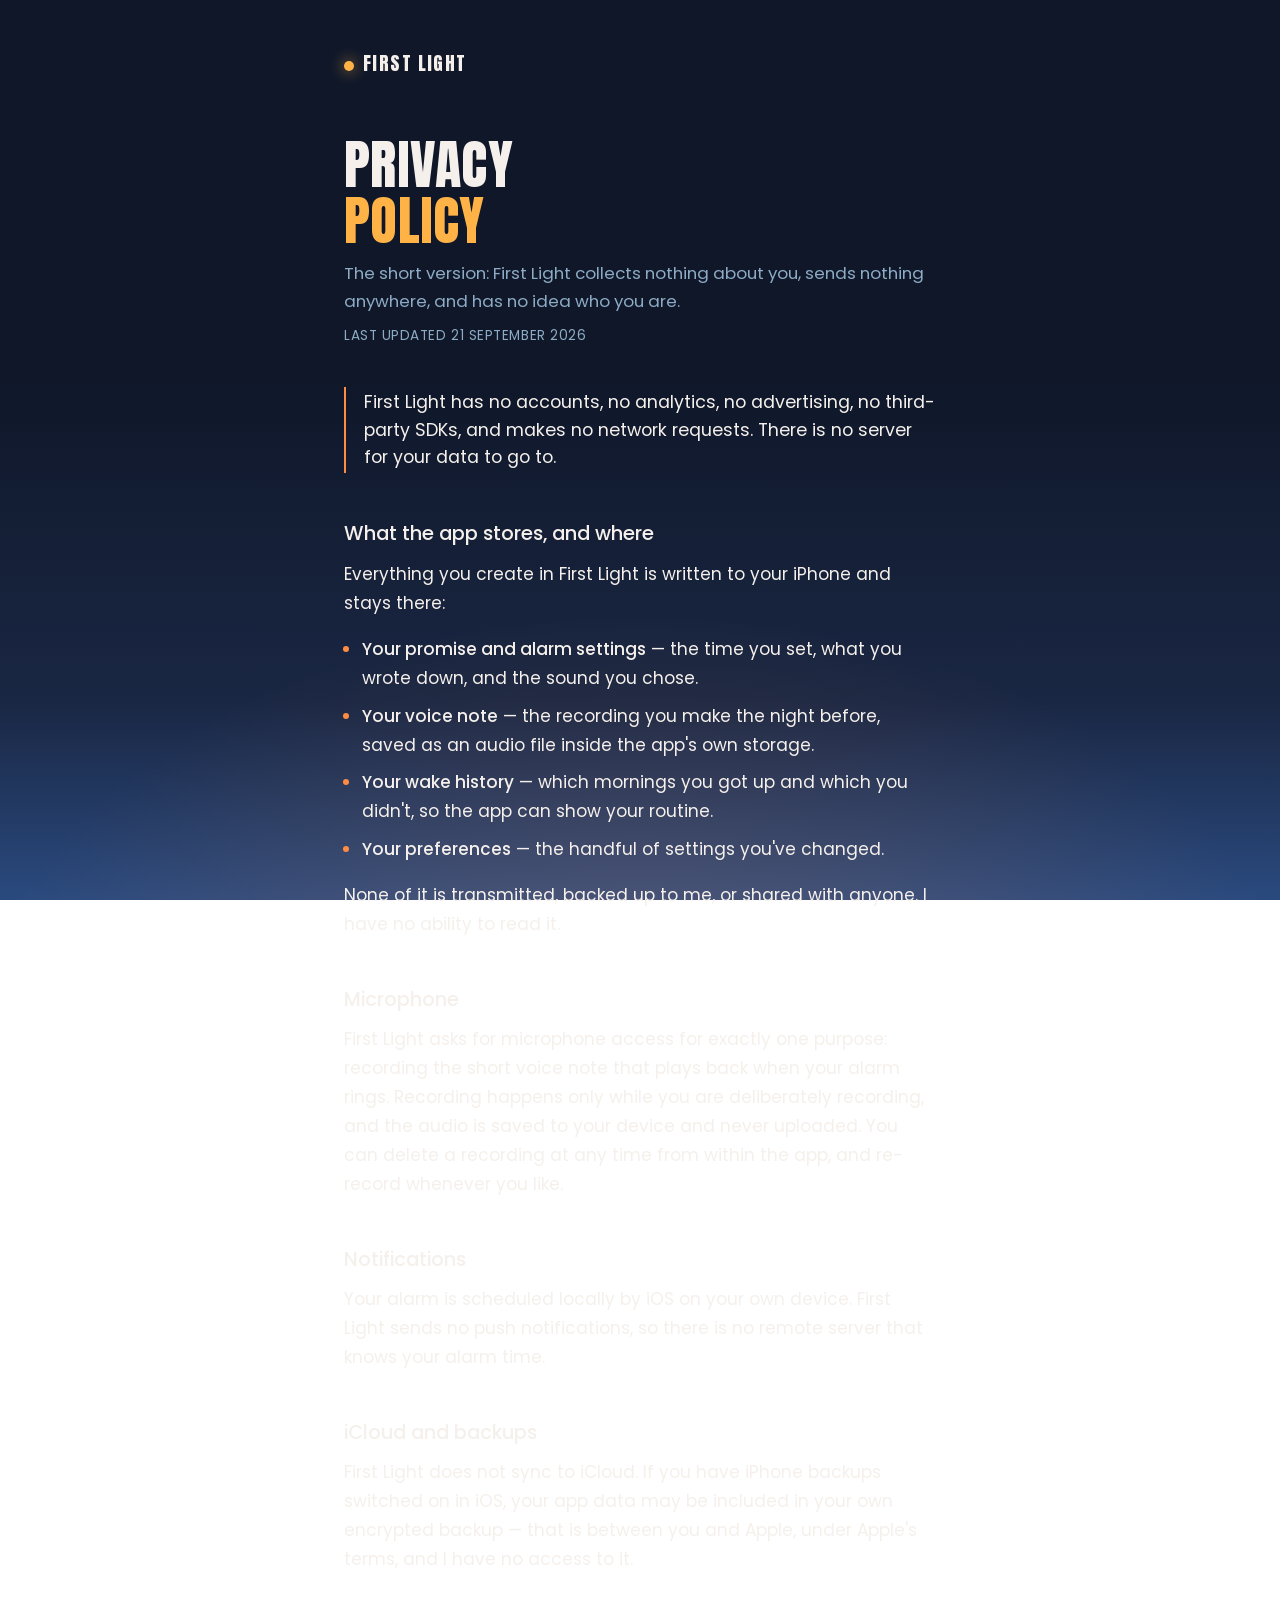
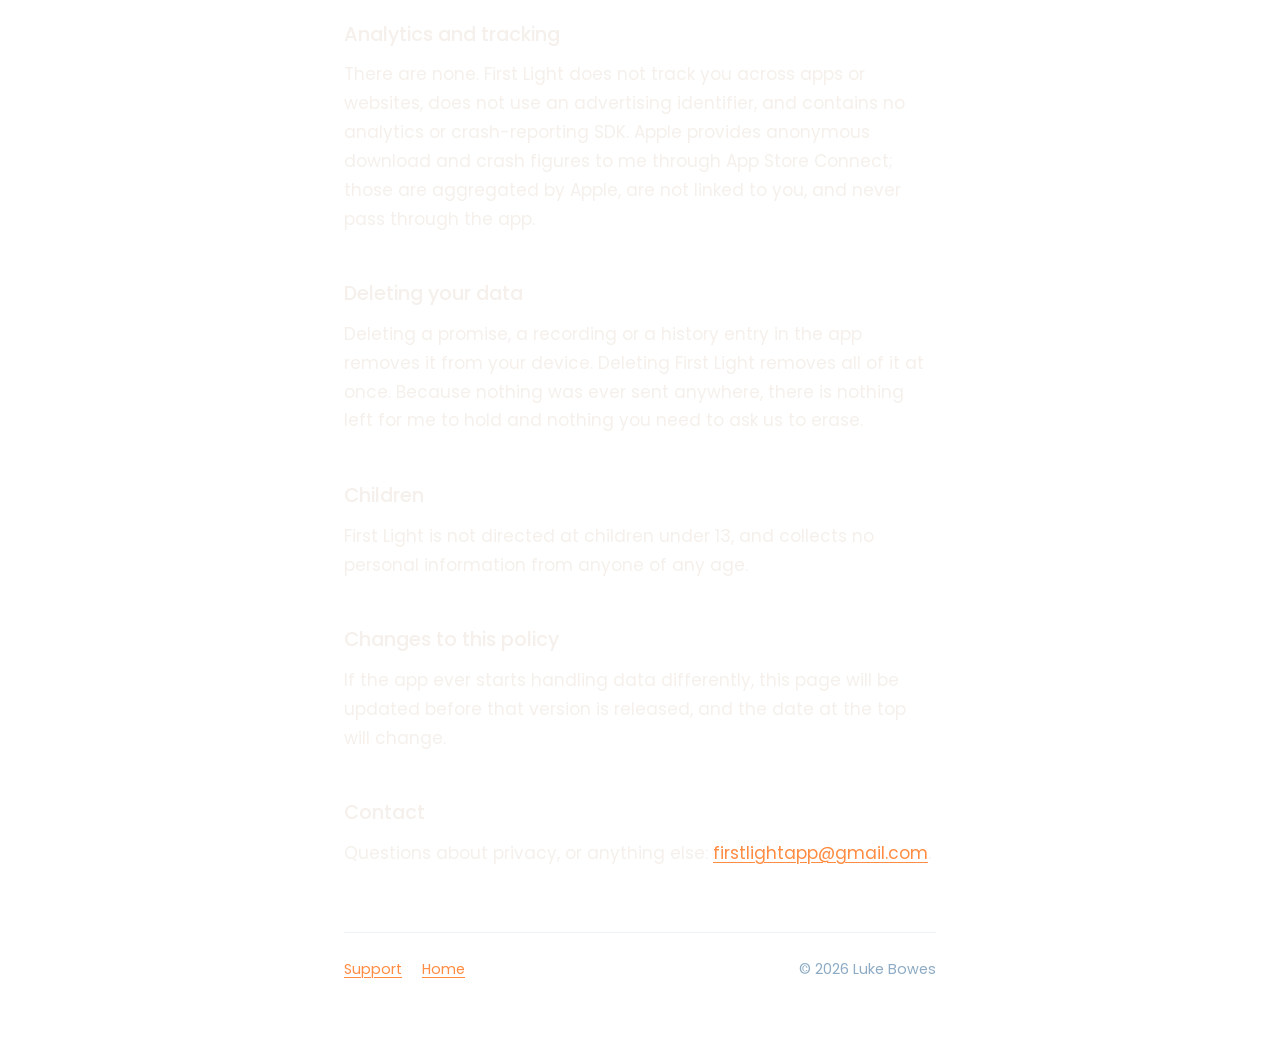
==== privacy/index.html @ 70f56f2a "feat: add the First Light landing, privacy and support pages Co-Authored-By: Claude Opus 5.5 <norepl" ====
<!doctype html>
<html lang="en-GB">
<head>
<meta charset="utf-8">
<meta name="viewport" content="width=device-width, initial-scale=1">
<title>Privacy Policy — First Light</title>
<meta name="description" content="First Light collects no data. Your promises, recordings and wake history never leave your iPhone.">
<link rel="stylesheet" href="../style.css">
</head>
<body>
<div class="wrap">

  <header class="masthead">
    <a class="wordmark" href="../"><span class="sun"></span>First Light</a>
  </header>

  <main>
    <h1>Privacy<span class="accent">Policy</span></h1>
    <p class="standfirst">The short version: First Light collects nothing about you, sends nothing anywhere, and has no idea who you are.</p>
    <p class="updated">Last updated 21 September 2026</p>

    <p class="pull">First Light has no accounts, no analytics, no advertising, no third-party SDKs, and makes no network requests. There is no server for your data to go to.</p>

    <h2>What the app stores, and where</h2>
    <p>Everything you create in First Light is written to your iPhone and stays there:</p>
    <ul>
      <li><strong>Your promise and alarm settings</strong> — the time you set, what you wrote down, and the sound you chose.</li>
      <li><strong>Your voice note</strong> — the recording you make the night before, saved as an audio file inside the app's own storage.</li>
      <li><strong>Your wake history</strong> — which mornings you got up and which you didn't, so the app can show your routine.</li>
      <li><strong>Your preferences</strong> — the handful of settings you've changed.</li>
    </ul>
    <p>None of it is transmitted, backed up to me, or shared with anyone. I have no ability to read it.</p>

    <h2>Microphone</h2>
    <p>First Light asks for microphone access for exactly one purpose: recording the short voice note that plays back when your alarm rings. Recording happens only while you are deliberately recording, and the audio is saved to your device and never uploaded. You can delete a recording at any time from within the app, and re-record whenever you like.</p>

    <h2>Notifications</h2>
    <p>Your alarm is scheduled locally by iOS on your own device. First Light sends no push notifications, so there is no remote server that knows your alarm time.</p>

    <h2>iCloud and backups</h2>
    <p>First Light does not sync to iCloud. If you have iPhone backups switched on in iOS, your app data may be included in your own encrypted backup — that is between you and Apple, under Apple's terms, and I have no access to it.</p>

    <h2>Analytics and tracking</h2>
    <p>There are none. First Light does not track you across apps or websites, does not use an advertising identifier, and contains no analytics or crash-reporting SDK. Apple provides anonymous download and crash figures to me through App Store Connect; those are aggregated by Apple, are not linked to you, and never pass through the app.</p>

    <h2>Deleting your data</h2>
    <p>Deleting a promise, a recording or a history entry in the app removes it from your device. Deleting First Light removes all of it at once. Because nothing was ever sent anywhere, there is nothing left for me to hold and nothing you need to ask us to erase.</p>

    <h2>Children</h2>
    <p>First Light is not directed at children under 13, and collects no personal information from anyone of any age.</p>

    <h2>Changes to this policy</h2>
    <p>If the app ever starts handling data differently, this page will be updated before that version is released, and the date at the top will change.</p>

    <h2>Contact</h2>
    <p>Questions about privacy, or anything else: <a href="mailto:firstlightapp@gmail.com">firstlightapp@gmail.com</a>.</p>
  </main>

  <footer>
    <a href="../support/">Support</a>
    <a href="../">Home</a>
    <span class="spacer"></span>
    <span>© 2026 Luke Bowes</span>
  </footer>

</div>
</body>
</html>
---- style.css ----
/* First Light — support site
   Palette lifted from FirstLight/DesignSystem/Colors.swift so the pages read as
   part of the app rather than a bolted-on legal afterthought. */

@font-face {
  font-family: 'Anton';
  src: url('fonts/Anton-400.woff2') format('woff2');
  font-weight: 400; font-display: swap;
}
@font-face {
  font-family: 'Poppins';
  src: url('fonts/Poppins-400.woff2') format('woff2');
  font-weight: 400; font-display: swap;
}
@font-face {
  font-family: 'Poppins';
  src: url('fonts/Poppins-500.woff2') format('woff2');
  font-weight: 500; font-display: swap;
}

:root {
  --midnight:   #0F1729;
  --deep-navy:  #1A2744;
  --dusk-blue:  #2A4A7F;
  --amber:      #FF8C42;
  --golden:     #FFB347;
  --dawn-white: #F5F0EB;
  --mist:       #8DABC4;
  --measure: 40rem;
}

* { box-sizing: border-box; }

html { -webkit-text-size-adjust: 100%; }

body {
  margin: 0;
  min-height: 100vh;
  background:
    radial-gradient(60rem 40rem at 50% 118%, rgba(255, 140, 66, 0.22), transparent 70%),
    linear-gradient(180deg, var(--midnight) 0%, var(--midnight) 42%, var(--deep-navy) 78%, var(--dusk-blue) 100%);
  background-attachment: fixed;
  color: var(--dawn-white);
  font-family: 'Poppins', -apple-system, BlinkMacSystemFont, 'Segoe UI', Roboto, sans-serif;
  font-size: 17px;
  line-height: 1.7;
  -webkit-font-smoothing: antialiased;
}

.wrap {
  max-width: var(--measure);
  margin: 0 auto;
  padding: 3rem 1.5rem 5rem;
}

/* Masthead ---------------------------------------------------------------- */

.masthead { margin-bottom: 3.5rem; }

.wordmark {
  display: inline-flex;
  align-items: baseline;
  gap: 0.55rem;
  font-family: 'Anton', Impact, sans-serif;
  font-size: 1.15rem;
  letter-spacing: 0.08em;
  text-transform: uppercase;
  color: var(--dawn-white);
  text-decoration: none;
}
.wordmark .sun {
  width: 0.62rem; height: 0.62rem;
  border-radius: 50%;
  background: var(--golden);
  box-shadow: 0 0 0.9rem rgba(255, 179, 71, 0.85);
}
.wordmark:hover { color: var(--golden); }

/* Type -------------------------------------------------------------------- */

h1 {
  font-family: 'Anton', Impact, sans-serif;
  font-weight: 400;
  font-size: clamp(2.4rem, 8vw, 3.4rem);
  line-height: 1.04;
  letter-spacing: 0.005em;
  text-transform: uppercase;
  margin: 0 0 0.6rem;
}
h1 .accent { color: var(--golden); display: block; }

h2 {
  font-family: 'Poppins', sans-serif;
  font-weight: 500;
  font-size: 1.22rem;
  line-height: 1.35;
  margin: 3rem 0 0.75rem;
  color: var(--dawn-white);
}

.standfirst {
  color: var(--mist);
  font-size: 1.05rem;
  margin: 0 0 0.5rem;
}

.updated {
  color: var(--mist);
  font-size: 0.85rem;
  letter-spacing: 0.04em;
  text-transform: uppercase;
  margin: 0 0 2.5rem;
}

p { margin: 0 0 1.1rem; }

a { color: var(--amber); text-underline-offset: 0.2em; text-decoration-thickness: 1px; }
a:hover { color: var(--golden); }

ul { padding-left: 1.15rem; margin: 0 0 1.1rem; }
li { margin-bottom: 0.55rem; }
li::marker { color: var(--amber); }

strong { font-weight: 500; color: var(--dawn-white); }

/* The one claim worth pulling out of the prose ---------------------------- */

.pull {
  border-left: 2px solid var(--amber);
  padding: 0.15rem 0 0.15rem 1.15rem;
  margin: 2rem 0;
  font-size: 1.1rem;
  line-height: 1.55;
  color: var(--dawn-white);
}

/* Cards used by the landing page and the FAQ ------------------------------ */

.card {
  background: rgba(26, 39, 68, 0.55);
  border: 1px solid rgba(141, 171, 196, 0.16);
  border-radius: 0.85rem;
  padding: 1.3rem 1.4rem;
  margin-bottom: 0.9rem;
}
.card h2 { margin: 0 0 0.4rem; font-size: 1.05rem; }
.card p:last-child { margin-bottom: 0; }
.card .lede { color: var(--mist); }

.contact {
  background: linear-gradient(135deg, rgba(255, 140, 66, 0.16), rgba(255, 179, 71, 0.06));
  border-color: rgba(255, 140, 66, 0.35);
}
.contact .email {
  font-size: 1.15rem;
  font-weight: 500;
  word-break: break-all;
}

/* Footer ------------------------------------------------------------------ */

footer {
  margin-top: 4rem;
  padding-top: 1.5rem;
  border-top: 1px solid rgba(141, 171, 196, 0.16);
  color: var(--mist);
  font-size: 0.9rem;
  display: flex;
  flex-wrap: wrap;
  gap: 0.5rem 1.25rem;
  align-items: baseline;
}
footer .spacer { flex: 1; }

@media (max-width: 30rem) {
  body { font-size: 16px; }
  .wrap { padding: 2.25rem 1.25rem 3.5rem; }
}
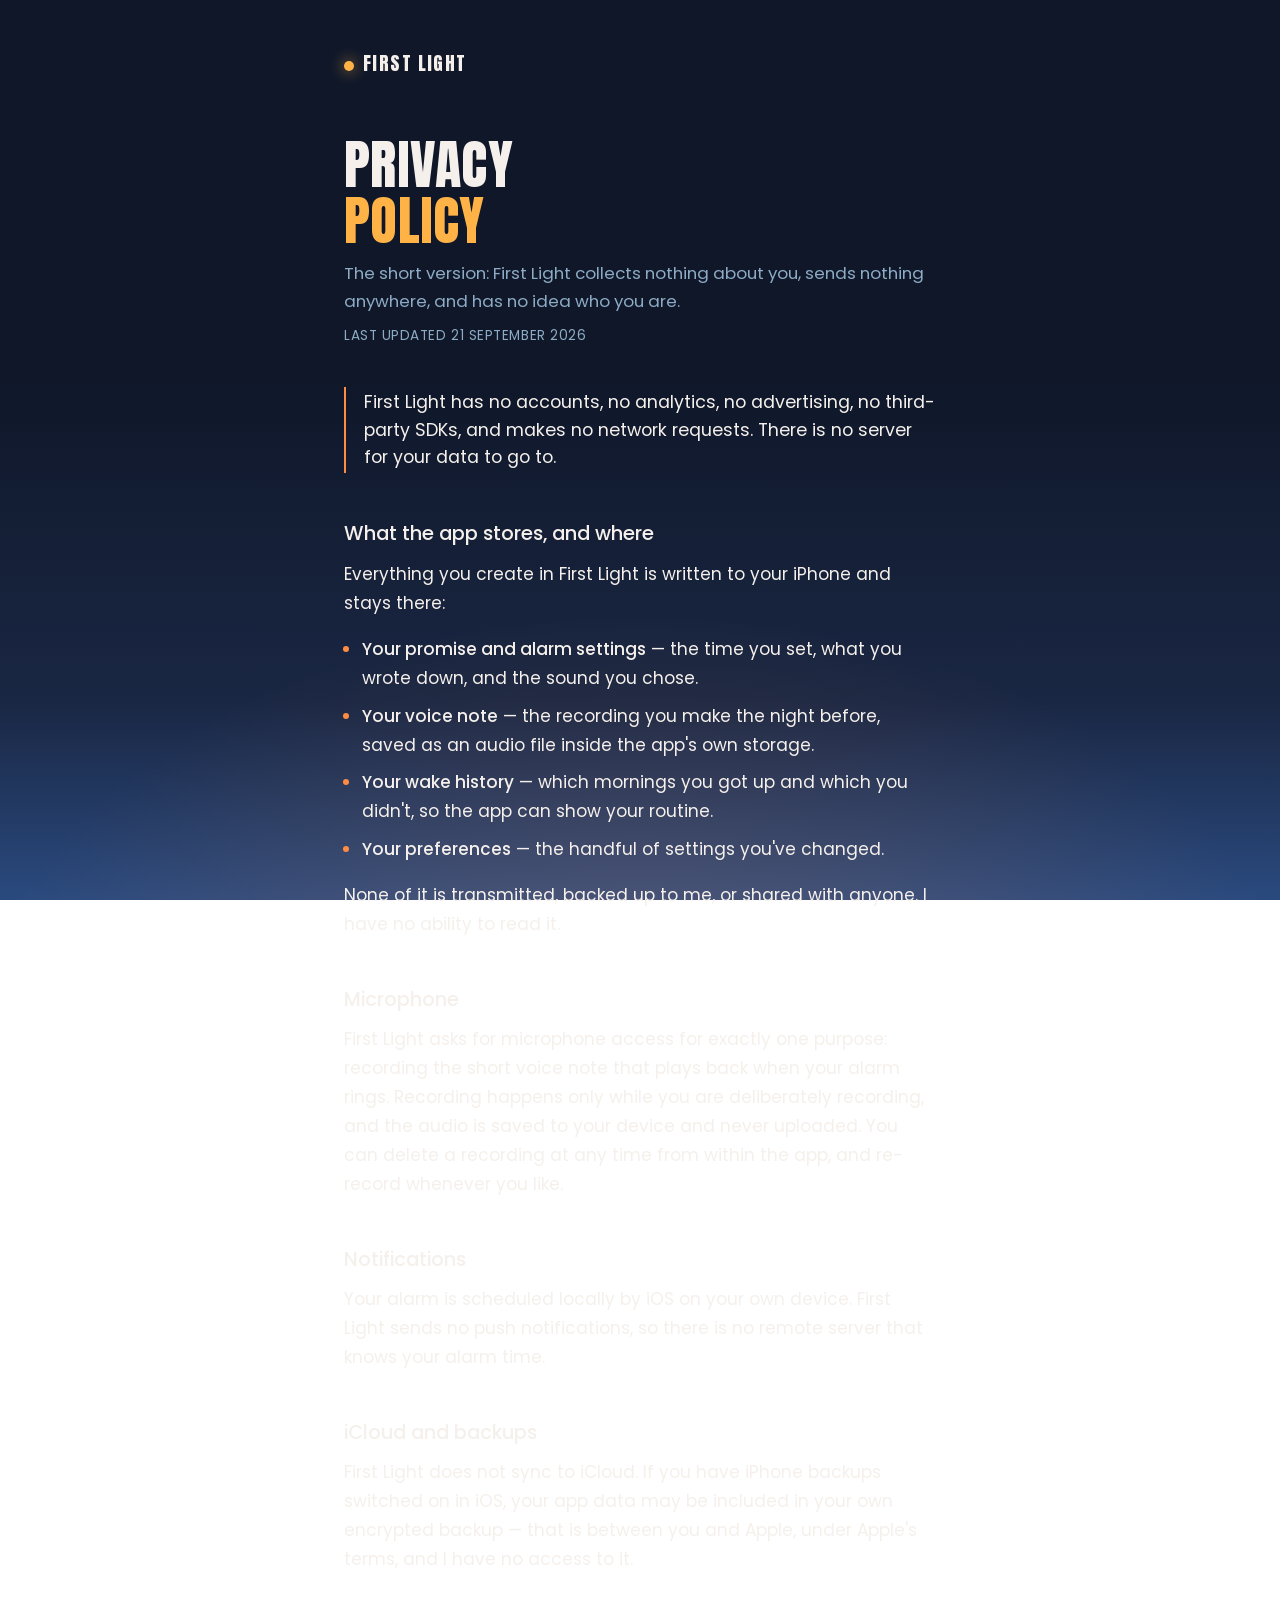
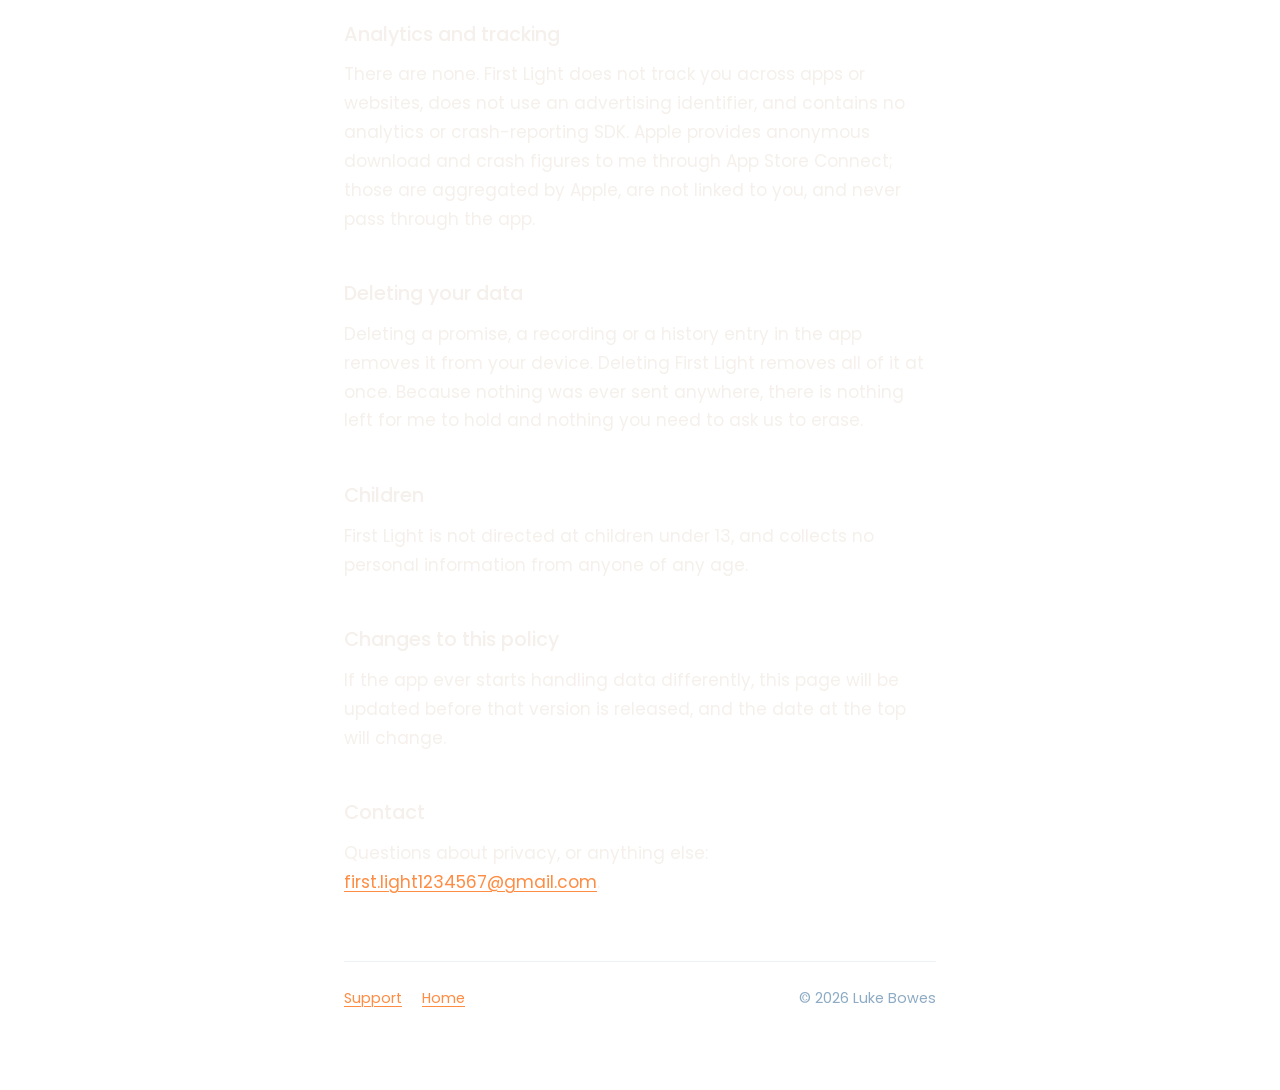
==== commit 929d5495: "fix: use the real support address Co-Authored-By: Claude Opus 5.5 <noreply@anthropic.com>" ====
--- a/privacy/index.html
+++ b/privacy/index.html
@@ -53,7 +53,7 @@
     <p>If the app ever starts handling data differently, this page will be updated before that version is released, and the date at the top will change.</p>
 
     <h2>Contact</h2>
-    <p>Questions about privacy, or anything else: <a href="mailto:firstlightapp@gmail.com">firstlightapp@gmail.com</a>.</p>
+    <p>Questions about privacy, or anything else: <a href="mailto:first.light1234567@gmail.com">first.light1234567@gmail.com</a>.</p>
   </main>
 
   <footer>
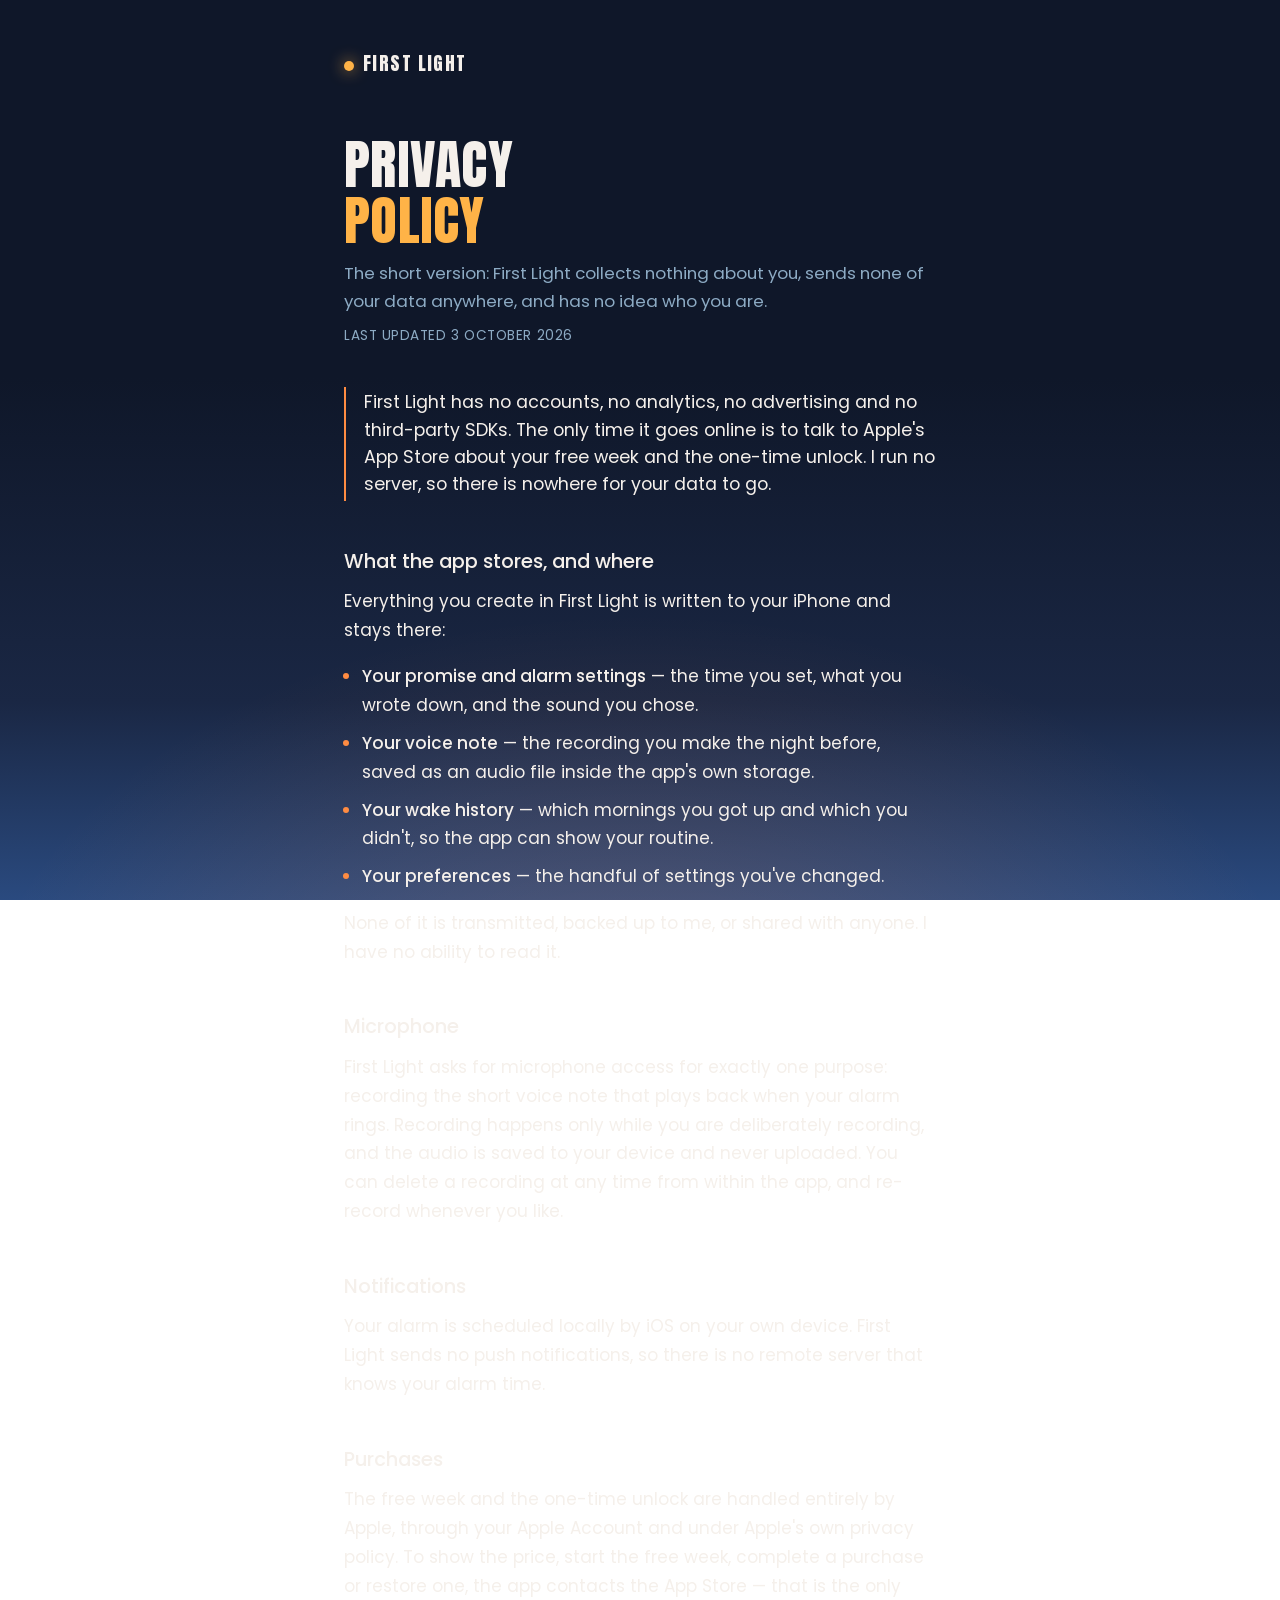
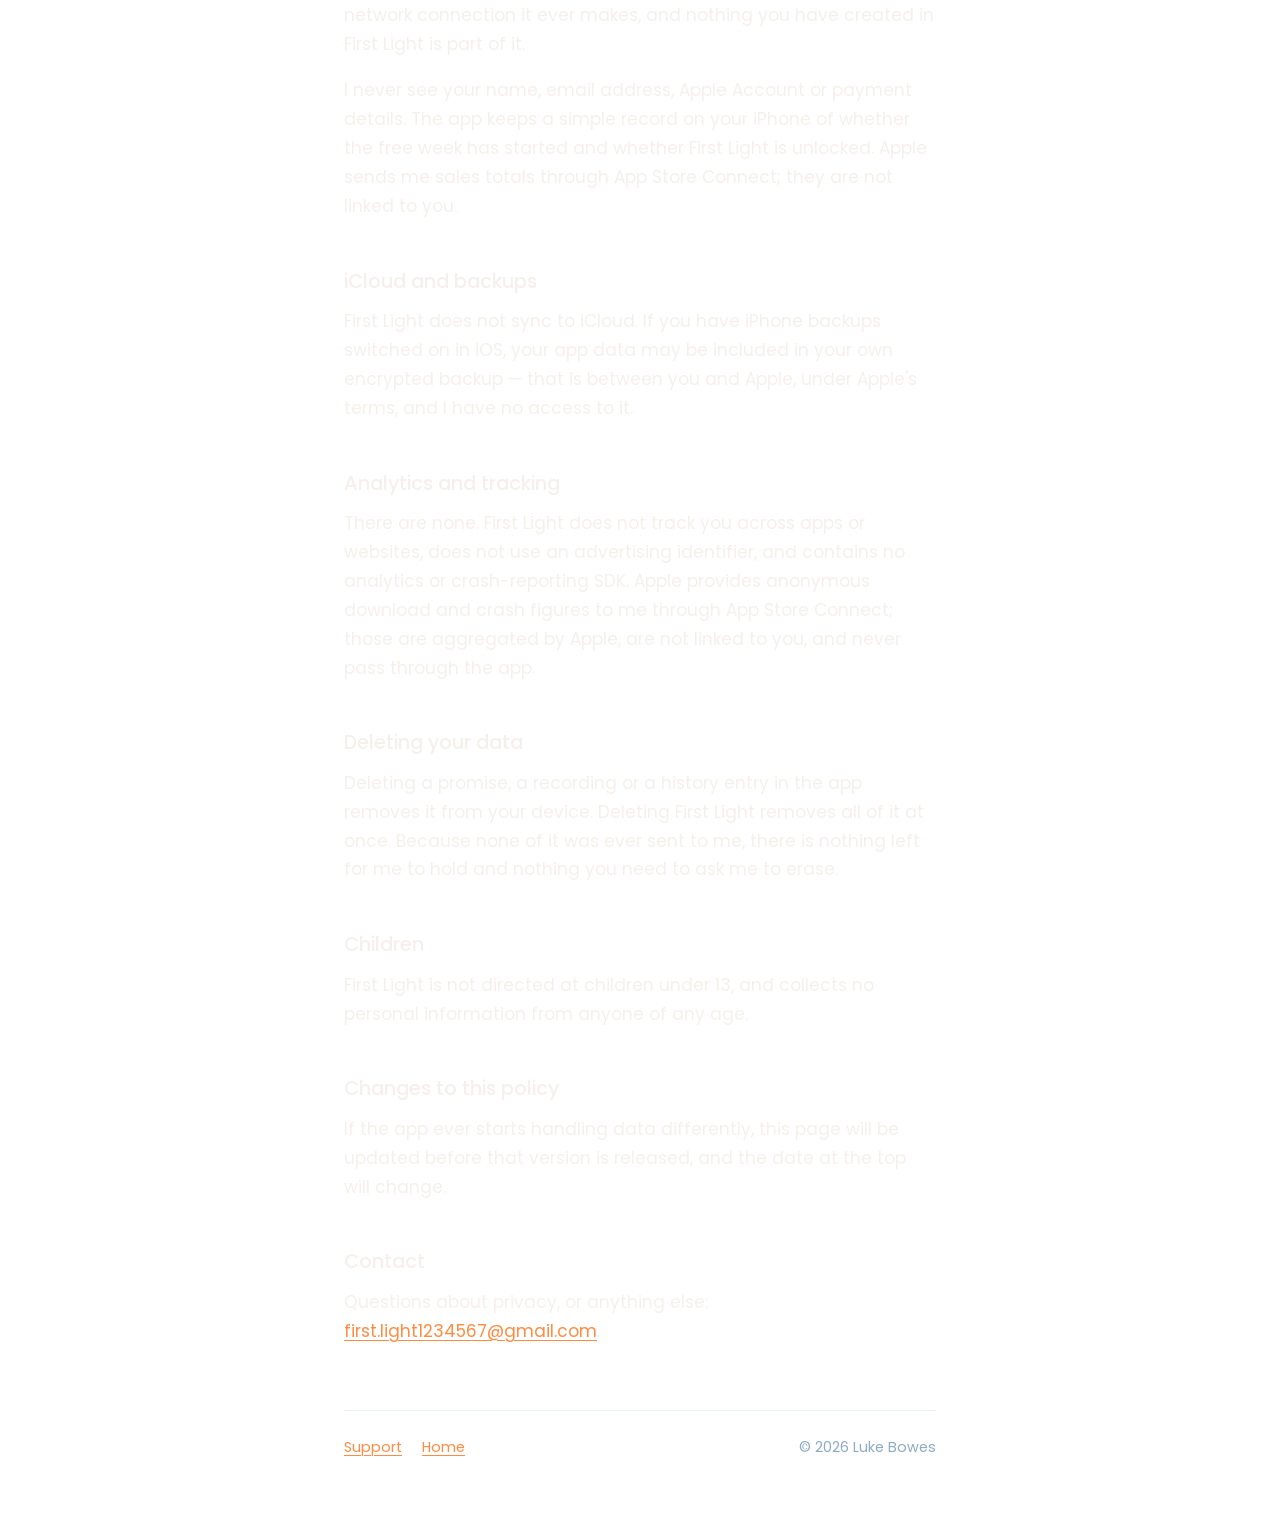
==== commit 87e52f56: "docs(privacy): describe the App Store connection for the free week and unlock Co-Authored-By: Claude" ====
--- a/privacy/index.html
+++ b/privacy/index.html
@@ -16,10 +16,10 @@
 
   <main>
     <h1>Privacy<span class="accent">Policy</span></h1>
-    <p class="standfirst">The short version: First Light collects nothing about you, sends nothing anywhere, and has no idea who you are.</p>
-    <p class="updated">Last updated 21 September 2026</p>
+    <p class="standfirst">The short version: First Light collects nothing about you, sends none of your data anywhere, and has no idea who you are.</p>
+    <p class="updated">Last updated 3 October 2026</p>
 
-    <p class="pull">First Light has no accounts, no analytics, no advertising, no third-party SDKs, and makes no network requests. There is no server for your data to go to.</p>
+    <p class="pull">First Light has no accounts, no analytics, no advertising and no third-party SDKs. The only time it goes online is to talk to Apple's App Store about your free week and the one-time unlock. I run no server, so there is nowhere for your data to go.</p>
 
     <h2>What the app stores, and where</h2>
     <p>Everything you create in First Light is written to your iPhone and stays there:</p>
@@ -37,6 +37,10 @@
     <h2>Notifications</h2>
     <p>Your alarm is scheduled locally by iOS on your own device. First Light sends no push notifications, so there is no remote server that knows your alarm time.</p>
 
+    <h2>Purchases</h2>
+    <p>The free week and the one-time unlock are handled entirely by Apple, through your Apple Account and under Apple's own privacy policy. To show the price, start the free week, complete a purchase or restore one, the app contacts the App Store — that is the only network connection it ever makes, and nothing you have created in First Light is part of it.</p>
+    <p>I never see your name, email address, Apple Account or payment details. The app keeps a simple record on your iPhone of whether the free week has started and whether First Light is unlocked. Apple sends me sales totals through App Store Connect; they are not linked to you.</p>
+
     <h2>iCloud and backups</h2>
     <p>First Light does not sync to iCloud. If you have iPhone backups switched on in iOS, your app data may be included in your own encrypted backup — that is between you and Apple, under Apple's terms, and I have no access to it.</p>
 
@@ -44,7 +48,7 @@
     <p>There are none. First Light does not track you across apps or websites, does not use an advertising identifier, and contains no analytics or crash-reporting SDK. Apple provides anonymous download and crash figures to me through App Store Connect; those are aggregated by Apple, are not linked to you, and never pass through the app.</p>
 
     <h2>Deleting your data</h2>
-    <p>Deleting a promise, a recording or a history entry in the app removes it from your device. Deleting First Light removes all of it at once. Because nothing was ever sent anywhere, there is nothing left for me to hold and nothing you need to ask us to erase.</p>
+    <p>Deleting a promise, a recording or a history entry in the app removes it from your device. Deleting First Light removes all of it at once. Because none of it was ever sent to me, there is nothing left for me to hold and nothing you need to ask me to erase.</p>
 
     <h2>Children</h2>
     <p>First Light is not directed at children under 13, and collects no personal information from anyone of any age.</p>
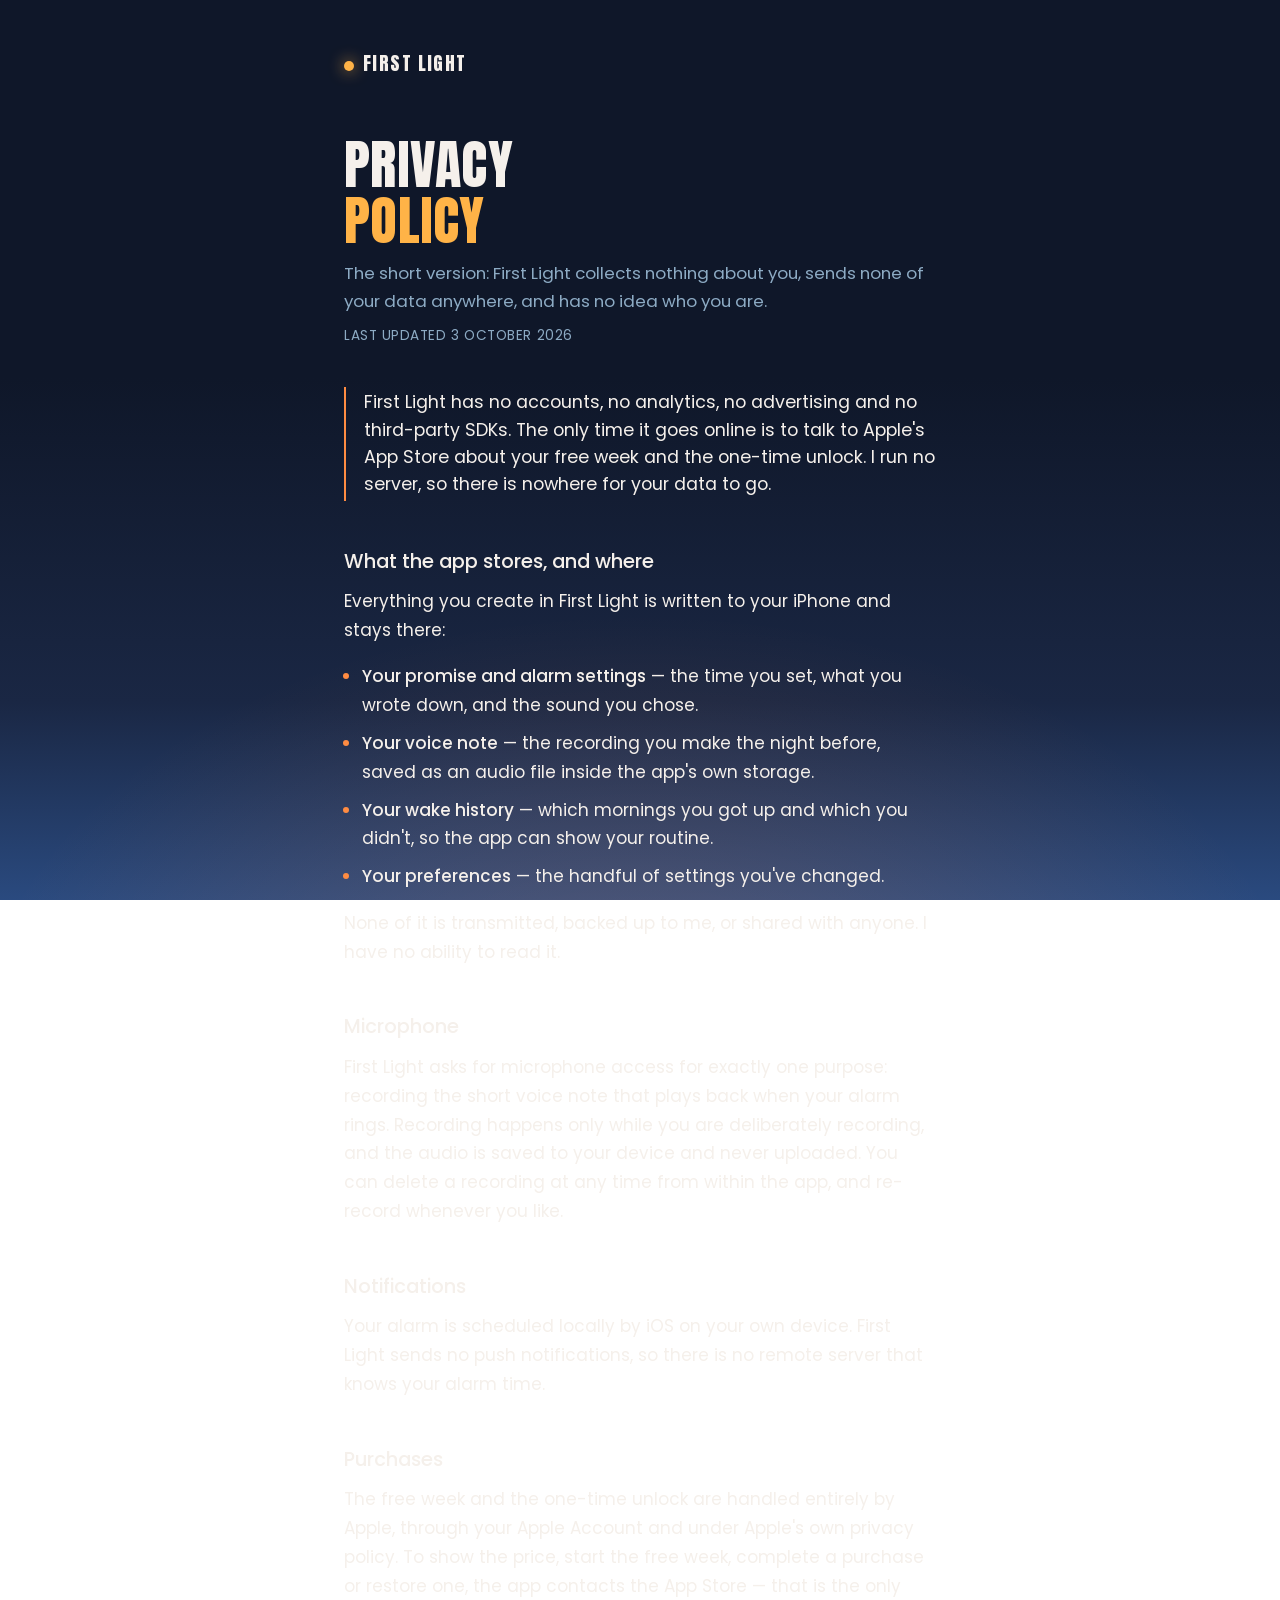
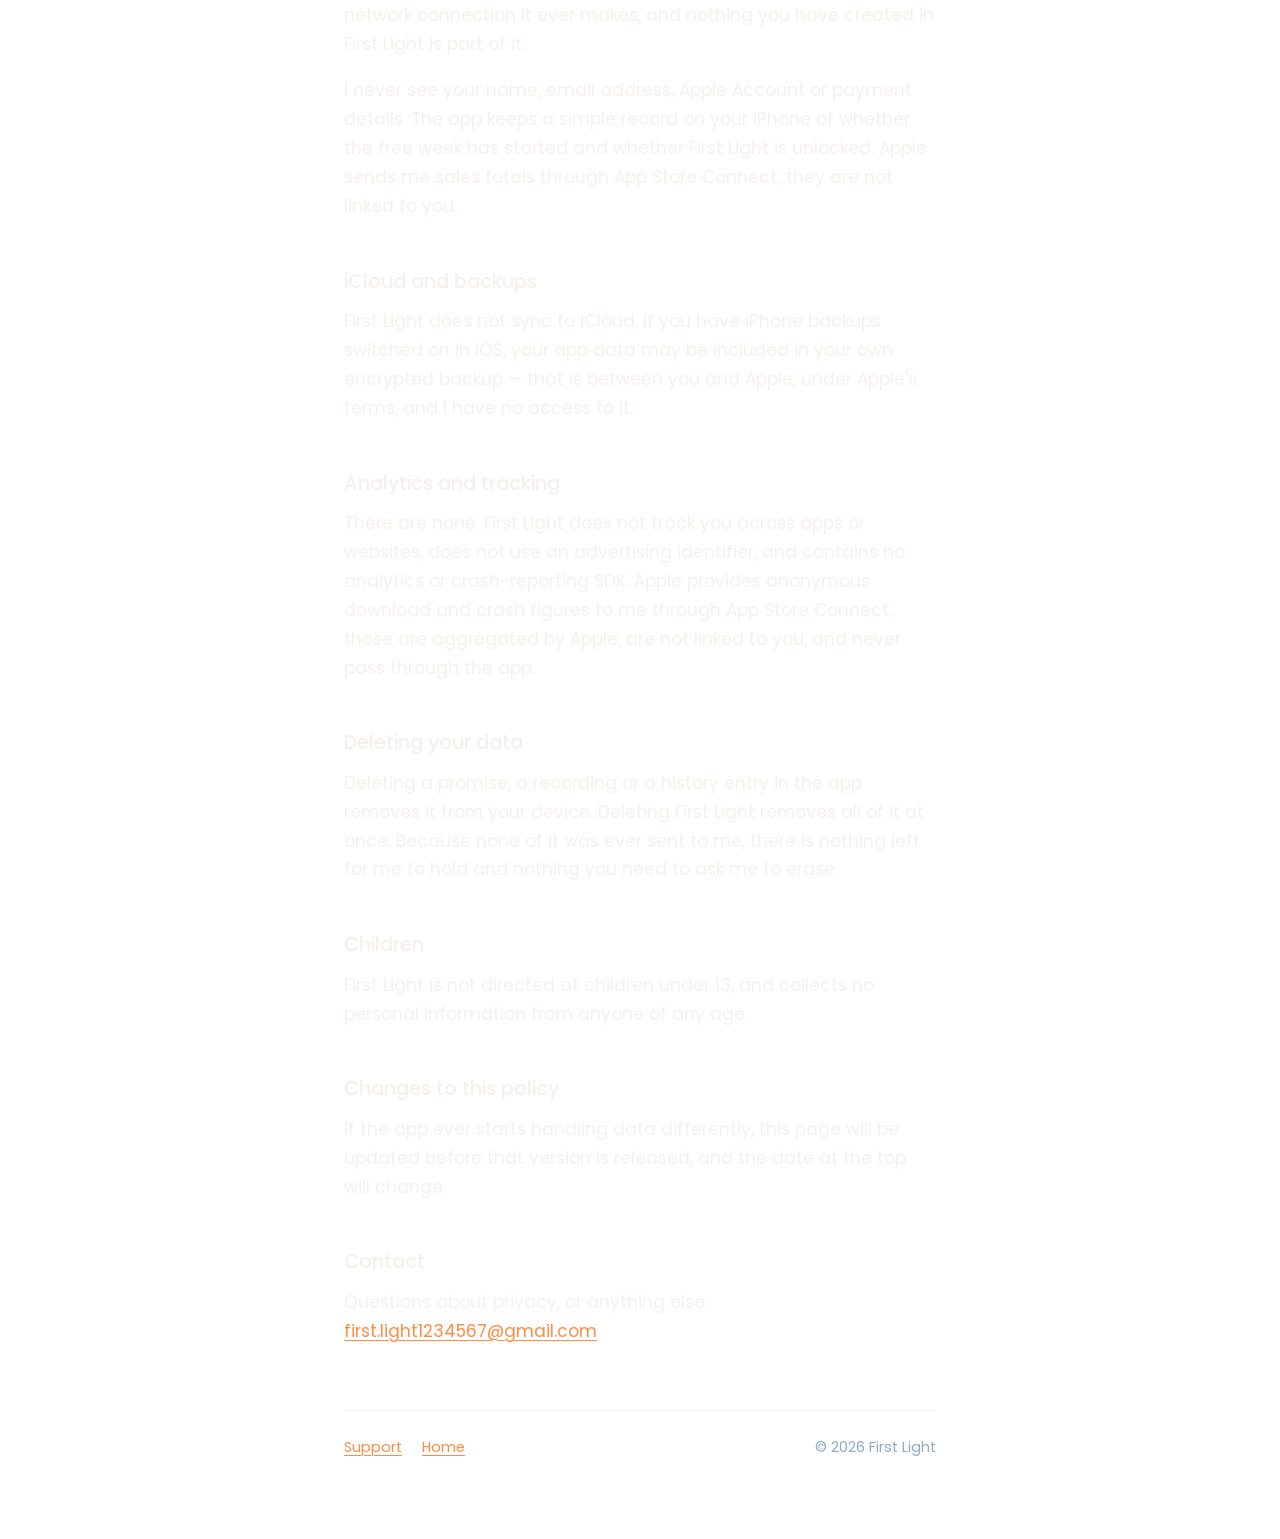
==== commit fa2fa645: "chore: credit the footer to First Light rather than a personal name Co-Authored-By: Claude Opus 5.5 " ====
--- a/privacy/index.html
+++ b/privacy/index.html
@@ -64,7 +64,7 @@
     <a href="../support/">Support</a>
     <a href="../">Home</a>
     <span class="spacer"></span>
-    <span>© 2026 Luke Bowes</span>
+    <span>© 2026 First Light</span>
   </footer>
 
 </div>
--- a/style.css
+++ b/style.css
@@ -176,3 +176,26 @@
   body { font-size: 16px; }
   .wrap { padding: 2.25rem 1.25rem 3.5rem; }
 }
+
+/* App Store button -------------------------------------------------------- */
+
+.cta {
+  display: flex;
+  flex-wrap: wrap;
+  align-items: center;
+  gap: 0.6rem 1rem;
+  margin: 1.75rem 0 2.75rem;
+}
+.cta-end { margin: 2.5rem 0 0; }
+.store {
+  display: inline-block;
+  padding: 0.85rem 1.5rem;
+  border-radius: 999px;
+  background: linear-gradient(135deg, var(--amber), var(--golden));
+  color: var(--midnight);
+  font-weight: 500;
+  text-decoration: none;
+  box-shadow: 0 0.4rem 1.6rem rgba(255, 140, 66, 0.35);
+}
+.store:hover { color: var(--midnight); filter: brightness(1.06); }
+.cta-note { color: var(--mist); font-size: 0.9rem; }
